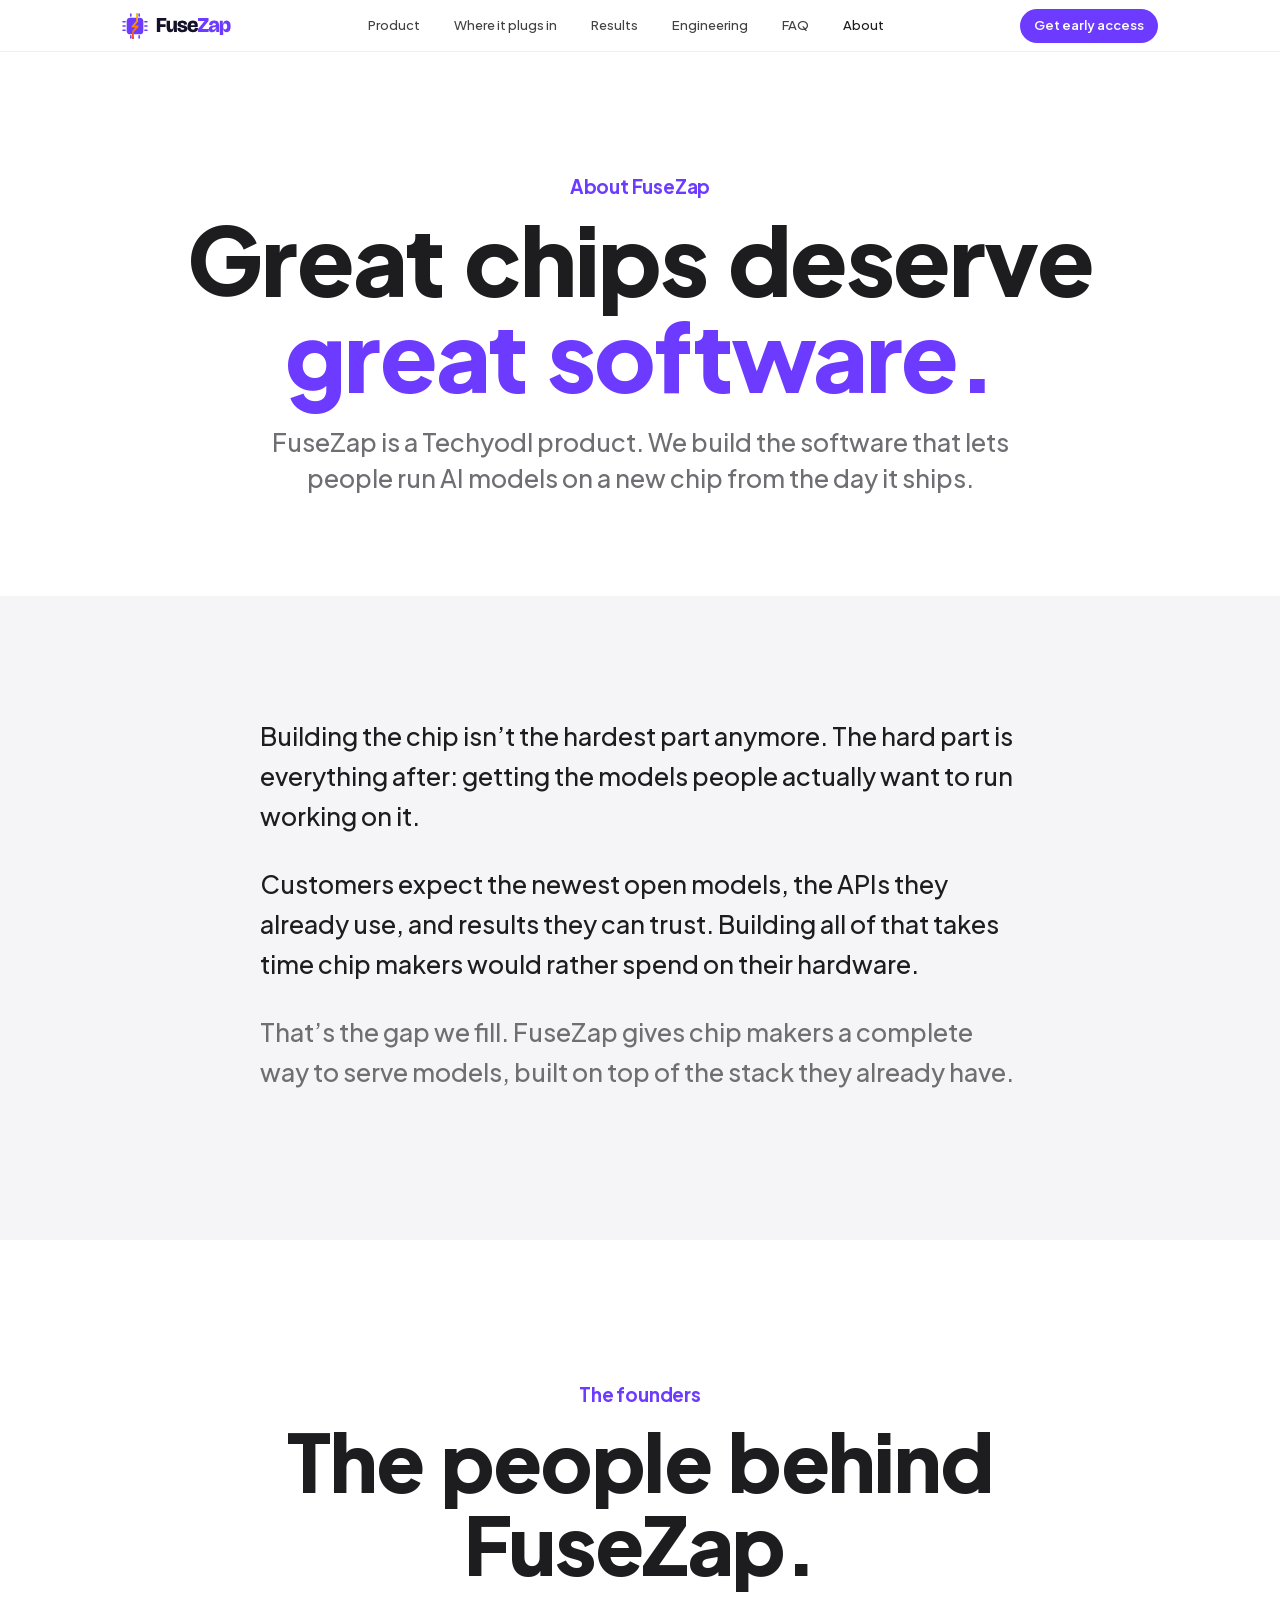
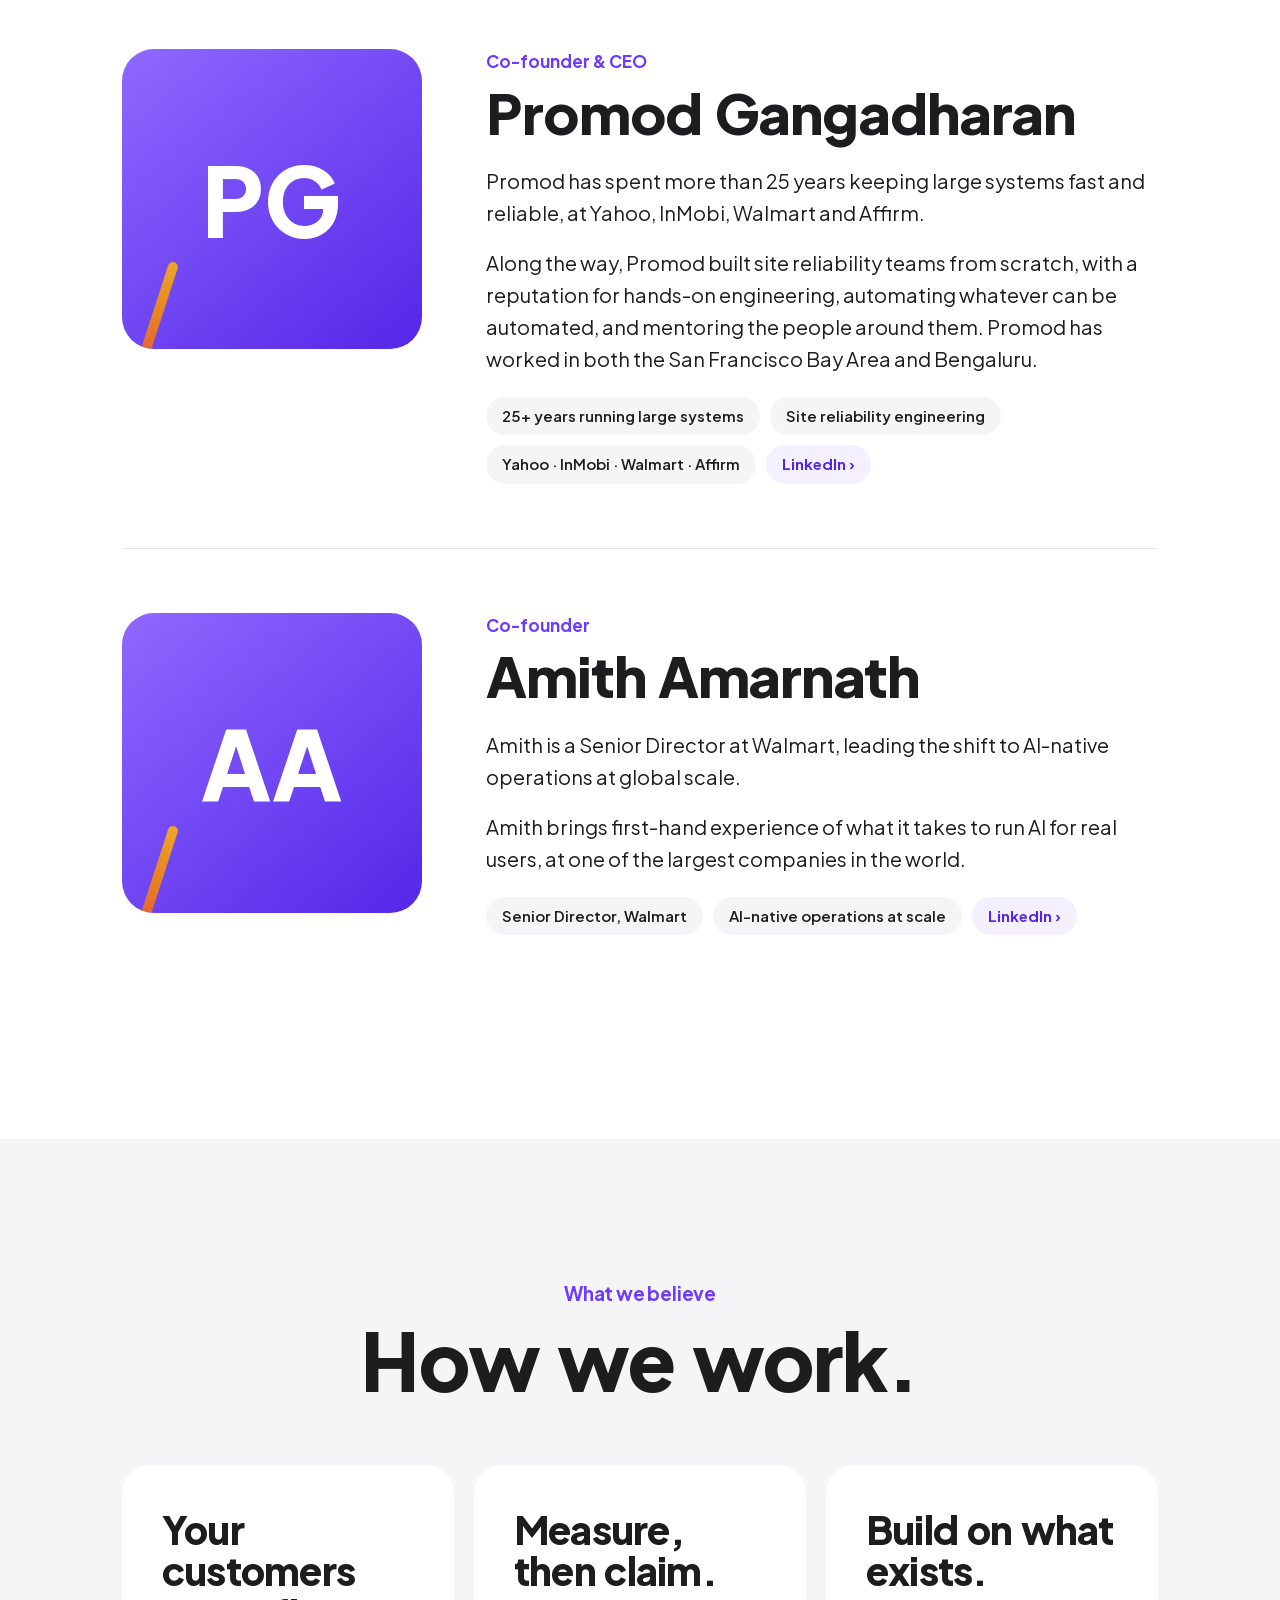
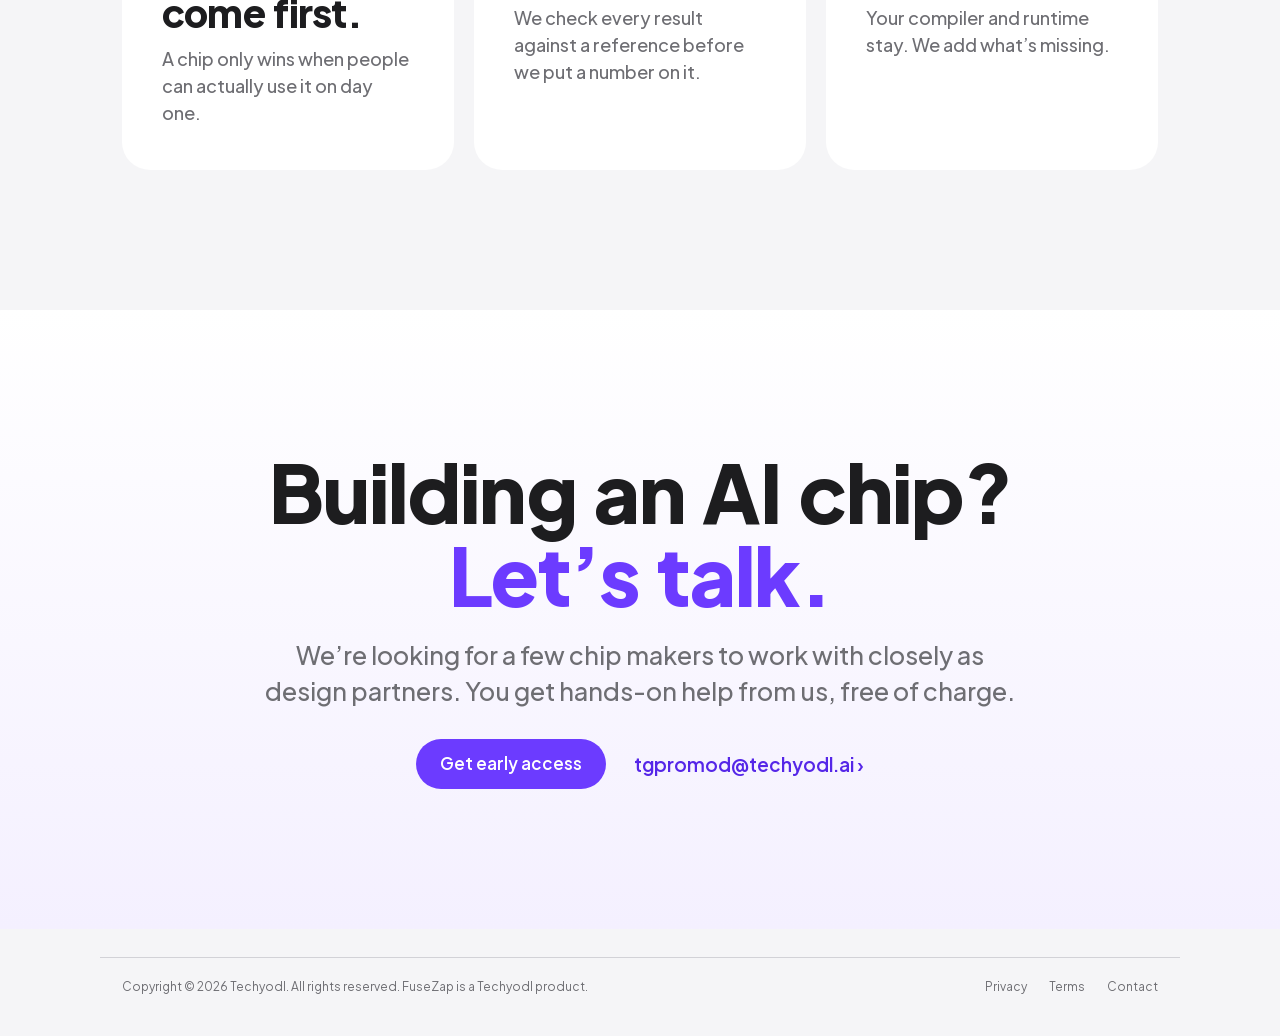
==== about.html @ b20e33bb "Draft: precise plug-in boundary, engineering terms, honest results with full quant table, engineerin" ====
<!doctype html>
<html lang="en">
<head>
<meta charset="utf-8">
<meta name="viewport" content="width=device-width, initial-scale=1">
<title>About FuseZap — The team behind fast AI inference on any chip</title>
<meta name="description" content="FuseZap is a Techyodl product. Meet the founders building the software layer that makes new AI chips ready for today’s language models.">
<meta name="theme-color" content="#FFFFFF">
<meta property="og:type" content="website">
<meta property="og:title" content="About FuseZap">
<meta property="og:description" content="Meet the founders building fast AI inference on any chip.">
<meta property="og:url" content="https://fusezap.ai/about.html">
<meta property="og:image" content="https://fusezap.ai/og.png">
<meta name="twitter:card" content="summary_large_image">
<link rel="icon" href="/favicon.svg" type="image/svg+xml">
<link rel="icon" href="/favicon.ico" sizes="any">
<link rel="apple-touch-icon" href="/apple-touch-icon.png">
<link rel="preload" href="fonts/plus-jakarta-sans-latin.woff2" as="font" type="font/woff2" crossorigin>
<link rel="stylesheet" href="styles.css?v=202610190900">
</head>
<body>

<svg width="0" height="0" style="position:absolute" aria-hidden="true">
  <defs>
    <linearGradient id="fzFire" gradientUnits="userSpaceOnUse" x1="0" y1="4" x2="0" y2="96"><stop offset="0" stop-color="#FFB703"/><stop offset=".5" stop-color="#FB8500"/><stop offset="1" stop-color="#F4442E"/></linearGradient>
    <symbol id="fz-mark" viewBox="0 0 100 100">
      <rect x="18" y="18" width="64" height="64" rx="14" fill="#6C3BFF"/>
      <path d="M34 4 L34 12 M66 4 L66 12 M34 88 L34 96 M66 88 L66 96 M4 34 L12 34 M4 50 L12 50 M4 66 L12 66 M88 34 L96 34 M88 50 L96 50 M88 66 L96 66" stroke="#6C3BFF" stroke-width="6" stroke-linecap="round" fill="none"/>
      <path d="M58 4 L58 32 L40 52 L60 52 L42 72 L42 96" fill="none" stroke="url(#fzFire)" stroke-width="7" stroke-linecap="round" stroke-linejoin="round"/>
      <circle cx="58" cy="4" r="4" fill="#FFB703"/><circle cx="42" cy="96" r="4" fill="#F4442E"/>
    </symbol>
  </defs>
</svg>

<nav>
  <div class="wrap">
    <a class="brand" href="index.html"><svg aria-hidden="true"><use href="#fz-mark"/></svg><img src="wordmark.svg" alt="FuseZap" width="75" height="17"></a>
    <div class="menu" id="menu"><a href="index.html#product">Product</a><a href="index.html#fit">Where it plugs in</a><a href="index.html#proof">Results</a><a href="engineering.html">Engineering</a><a href="index.html#faq">FAQ</a><a href="about.html" aria-current="page" style="color:#1D1D1F">About</a><a class="menu-cta" href="#access">Get early access</a></div>
    <a class="pill" href="#access">Get early access</a>
    <button class="menu-btn" aria-label="Open menu" aria-expanded="false" aria-controls="menu"><span></span><span></span></button>
  </div>
</nav>

<header class="about-hero center">
  <div class="wrap">
    <p class="kicker reveal">About FuseZap</p>
    <h1 class="reveal d1">Great chips deserve<br><span>great software.</span></h1>
    <p class="sub reveal d2">FuseZap is a Techyodl product. We build the software that lets people run AI models on a new chip from the day it ships.</p>
  </div>
</header>

<section class="alt" style="padding: 120px 0">
  <div class="wrap">
    <div class="story">
      <p class="reveal">Building the chip isn’t the hardest part anymore. The hard part is everything after: getting the models people actually want to run working on it.</p>
      <p class="reveal">Customers expect the newest open models, the APIs they already use, and results they can trust. Building all of that takes time chip makers would rather spend on their hardware.</p>
      <p class="reveal dim">That’s the gap we fill. FuseZap gives chip makers a complete way to serve models, built on top of the stack they already have.</p>
    </div>
  </div>
</section>

<section id="founders">
  <div class="wrap">
    <div class="center">
      <p class="kicker reveal">The founders</p>
      <h2 class="headline reveal d1">The people behind FuseZap.</h2>
    </div>

    <article class="founder" id="promod">
      <div class="portrait reveal" aria-hidden="true">PG</div>
      <div class="reveal d1">
        <p class="role">Co-founder &amp; CEO</p>
        <h2>Promod Gangadharan</h2>
        <div class="bio">
          <p>Promod has spent more than 25 years keeping large systems fast and reliable, at Yahoo, InMobi, Walmart and Affirm.</p>
          <p>Along the way, Promod built site reliability teams from scratch, with a reputation for hands-on engineering, automating whatever can be automated, and mentoring the people around them. Promod has worked in both the San Francisco Bay Area and Bengaluru.</p>
        </div>
        <div class="facts"><span>25+ years running large systems</span><span>Site reliability engineering</span><span>Yahoo · InMobi · Walmart · Affirm</span><a href="https://www.linkedin.com/in/promodk" target="_blank" rel="noopener">LinkedIn ›</a></div>
      </div>
    </article>

    <article class="founder" id="amith">
      <div class="portrait reveal" aria-hidden="true">AA</div>
      <div class="reveal d1">
        <p class="role">Co-founder</p>
        <h2>Amith Amarnath</h2>
        <div class="bio">
          <p>Amith is a Senior Director at Walmart, leading the shift to AI-native operations at global scale.</p>
          <p>Amith brings first-hand experience of what it takes to run AI for real users, at one of the largest companies in the world.</p>
        </div>
        <div class="facts"><span>Senior Director, Walmart</span><span>AI-native operations at scale</span><a href="https://www.linkedin.com/in/amiamth" target="_blank" rel="noopener">LinkedIn ›</a></div>
      </div>
    </article>
  </div>
</section>

<section class="alt">
  <div class="wrap center">
    <p class="kicker reveal">What we believe</p>
    <h2 class="headline reveal d1">How we work.</h2>
    <div class="values">
      <div class="tile reveal"><div><h3>Your customers come first.</h3><p>A chip only wins when people can actually use it on day one.</p></div></div>
      <div class="tile reveal d1"><div><h3>Measure, then claim.</h3><p>We check every result against a reference before we put a number on it.</p></div></div>
      <div class="tile reveal d2"><div><h3>Build on what exists.</h3><p>Your compiler and runtime stay. We add what’s missing.</p></div></div>
    </div>
  </div>
</section>

<section class="cta center" id="access">
  <div class="wrap">
    <h2 class="headline reveal">Building an AI chip?<br><span>Let’s talk.</span></h2>
    <p class="sub reveal d1">We’re looking for a few chip makers to work with closely as design partners. You get hands-on help from us, free of charge.</p>
    <div class="links reveal d2">
      <a class="pill" href="mailto:tgpromod@techyodl.ai?subject=FuseZap%20early%20access">Get early access</a>
      <a class="more" href="mailto:tgpromod@techyodl.ai">tgpromod@techyodl.ai ›</a>
    </div>
  </div>
</section>

<footer>
  <div class="wrap">
    <span>Copyright © 2026 Techyodl. All rights reserved. FuseZap is a Techyodl product.</span>
    <div class="legal-links"><a href="privacy.html">Privacy</a><a href="terms.html">Terms</a><a href="mailto:tgpromod@techyodl.ai">Contact</a></div>
  </div>
</footer>

<script>
(() => {
  const nav = document.querySelector('nav'), btn = nav.querySelector('.menu-btn');
  btn.addEventListener('click', () => { const o = nav.classList.toggle('open'); btn.setAttribute('aria-expanded', o); btn.setAttribute('aria-label', o ? 'Close menu' : 'Open menu'); });
  nav.querySelectorAll('.menu a').forEach(a => a.addEventListener('click', () => { nav.classList.remove('open'); btn.setAttribute('aria-expanded', false); }));
  const io = new IntersectionObserver((es) => es.forEach(e => { if (e.isIntersecting) { e.target.classList.add('in'); io.unobserve(e.target); } }), { threshold: 0.15 });
  document.querySelectorAll('.reveal').forEach(el => io.observe(el));
})();
</script>
</body>
</html>
---- styles.css ----
@font-face { font-family: 'Plus Jakarta Sans'; font-style: normal; font-weight: 400 800; font-display: swap; src: url(fonts/plus-jakarta-sans-latin.woff2) format('woff2'); }
@font-face { font-family: 'JetBrains Mono'; font-style: normal; font-weight: 400 500; font-display: swap; src: url(fonts/jetbrains-mono-latin.woff2) format('woff2'); }
:root {
    --violet: #6C3BFF; --violet-d: #5526E8; --violet-50: #F4F0FF; --violet-100: #E7DEFF;
    --ink: #14112A; --text: #1D1D1F; --grey: #6E6E73; --line: #E3E3E8;
    --alt: #F5F5F7; --white: #FFFFFF;
    --font: 'Plus Jakarta Sans', -apple-system, 'Segoe UI', sans-serif;
    --mono: 'JetBrains Mono', ui-monospace, monospace;
  }
  * { box-sizing: border-box; }
  html { scroll-behavior: smooth; }
  body { margin: 0; font-family: var(--font); color: var(--text); background: var(--white); -webkit-font-smoothing: antialiased; font-size: 17px; line-height: 1.5; }
  a { color: inherit; text-decoration: none; }
  .wrap { max-width: 1080px; margin: 0 auto; padding: 0 22px; }
  .center { text-align: center; }
  h1, h2, h3 { margin: 0; font-weight: 800; letter-spacing: -0.02em; word-spacing: 0.06em; color: var(--text); }
  .headline { font-size: clamp(40px, 6.4vw, 80px); line-height: 1.04; }
  .sub { font-size: clamp(18px, 2vw, 25px); line-height: 1.45; color: var(--grey); font-weight: 500; letter-spacing: 0; max-width: 760px; margin: 20px auto 0; }
  .kicker { font-size: 19px; font-weight: 700; color: var(--violet); margin: 0 0 10px; letter-spacing: -0.01em; }
  .links { display: flex; justify-content: center; align-items: center; gap: 28px; margin-top: 30px; flex-wrap: wrap; }
  .pill { background: var(--violet); color: var(--white); font-weight: 600; font-size: 17px; padding: 12px 24px; border-radius: 999px; transition: background .2s ease; }
  .pill:hover { background: var(--violet-d); }
  .more { color: var(--violet-d); font-weight: 600; font-size: 19px; }
  .more:hover { text-decoration: underline; }
  section { padding: 140px 0; }
  .alt { background: var(--alt); }

  .reveal { opacity: 0; transform: translateY(36px); transition: opacity .9s cubic-bezier(.2,.7,.2,1), transform .9s cubic-bezier(.2,.7,.2,1); }
  .reveal.in { opacity: 1; transform: none; }
  .d1 { transition-delay: .08s; } .d2 { transition-delay: .16s; } .d3 { transition-delay: .24s; } .d4 { transition-delay: .32s; }

  nav { position: sticky; top: 0; z-index: 20; height: 52px; background: rgba(255,255,255,.78); backdrop-filter: saturate(180%) blur(20px); -webkit-backdrop-filter: saturate(180%) blur(20px); border-bottom: 1px solid rgba(0,0,0,.06); }
  nav .wrap { height: 52px; display: flex; align-items: center; justify-content: space-between; }
  .brand { display: inline-flex; align-items: center; gap: 8px; }
  .brand svg { width: 26px; height: 26px; }
  .brand img { height: 17px; width: auto; display: block; }
  nav .menu { display: flex; gap: 34px; font-size: 13px; color: #424245; font-weight: 500; }
  nav .menu a:hover { color: var(--text); }
  nav .pill { font-size: 13px; padding: 7px 14px; }

  .hero { padding: 92px 0 96px; overflow: hidden; }
  .hero .name { font-size: 22px; font-weight: 700; color: var(--text); margin: 0 0 8px; }
  .hero h1 { font-size: clamp(48px, 8.6vw, 112px); line-height: 1.0; }
  .hero h1 span { color: var(--violet); }
  .hero-visual { position: relative; margin: 72px auto 0; width: min(720px, 92vw); aspect-ratio: 16 / 10; }
  .hero-visual .glow { position: absolute; inset: 8% 14%; border-radius: 50%; background: radial-gradient(closest-side, rgba(108,59,255,.28), rgba(108,59,255,0)); filter: blur(10px); }
  .hero-visual svg.big { position: absolute; left: 50%; top: 50%; width: 58%; transform: translate(-50%, -46%); overflow: visible; }
  .current { stroke-dasharray: 0.01 10; opacity: .75; animation: current 1.8s linear infinite; filter: drop-shadow(0 0 1.2px rgba(255,214,120,.9)); }
  @keyframes current { to { stroke-dashoffset: -10.01; } }
  .hero-visual .glow { animation: breathe 5s ease-in-out infinite; }
  @keyframes breathe { 0%, 100% { opacity: .75; transform: scale(.97); } 50% { opacity: 1; transform: scale(1.03); } }
  .tag { position: absolute; background: rgba(255,255,255,.9); backdrop-filter: blur(8px); border: 1px solid var(--line); border-radius: 14px; padding: 10px 16px; font-size: 14px; font-weight: 600; color: var(--text); box-shadow: 0 10px 30px -12px rgba(20,17,42,.25); white-space: nowrap; text-align: left; }
  .tag small { display: block; font-weight: 500; color: var(--grey); font-size: 12px; }
  .tag.t1 { left: 0; top: 18%; } .tag.t2 { right: -3%; top: 34%; } .tag.t3 { left: 6%; bottom: 8%; }

  .bento { display: grid; grid-template-columns: repeat(6, 1fr); gap: 20px; margin-top: 64px; }
  .tile { background: var(--white); border-radius: 28px; padding: 44px 40px; overflow: hidden; position: relative; min-height: 300px; display: flex; flex-direction: column; justify-content: space-between; }
  .tile.w3 { grid-column: span 3; } .tile.w2 { grid-column: span 2; } .tile.w4 { grid-column: span 4; }
  .tile h3 { font-size: clamp(28px, 3vw, 40px); line-height: 1.08; }
  .tile p { margin: 12px 0 0; color: var(--grey); font-size: 18px; font-weight: 500; max-width: 420px; }
  .tile .icon { width: 52px; height: 52px; }
  .tile.violet { background: var(--violet); }
  .tile.violet h3 { color: var(--white); } .tile.violet p { color: #E4DCFF; }

  .scrolly { height: 500vh; position: relative; }
  .stage { position: sticky; top: 52px; height: calc(100vh - 52px); height: calc(100svh - 52px); display: flex; align-items: center; overflow: hidden; }
  .stage-grid { display: grid; grid-template-columns: 1fr 1.1fr; gap: 72px; align-items: center; width: 100%; }
  .texts { position: relative; min-height: 360px; }
  .step { position: absolute; inset: 0 0 auto 0; opacity: 0; transform: translateY(32px); transition: opacity .6s ease, transform .6s ease; pointer-events: none; }
  .step.active { opacity: 1; transform: none; }
  .step .num { font-size: 17px; font-weight: 700; color: var(--violet); margin: 0 0 12px; }
  .step h3 { font-size: clamp(38px, 5vw, 64px); line-height: 1.04; margin: 0 0 18px; }
  .step p { font-size: 21px; color: var(--grey); font-weight: 500; margin: 0; max-width: 460px; }
  .progress { position: absolute; left: 0; bottom: -60px; display: flex; gap: 8px; }
  .progress i { width: 26px; height: 4px; border-radius: 4px; background: var(--line); transition: background .3s ease, width .3s ease; }
  .progress i.on { background: var(--violet); width: 42px; }
  .visuals { position: relative; aspect-ratio: 4 / 3; border-radius: 32px; background: var(--alt); }
  .vis { position: absolute; inset: 0; display: grid; place-items: center; padding: 40px; opacity: 0; transform: scale(.95); transition: opacity .6s ease, transform .6s ease; }
  .vis.active { opacity: 1; transform: none; }
  .vis svg { width: 100%; height: 100%; }
  .code { white-space: pre; font-family: var(--mono); font-size: 15px; line-height: 1.8; color: #3A3556; background: var(--white); border-radius: 18px; padding: 26px 30px; box-shadow: 0 30px 60px -28px rgba(20,17,42,.35); }
  .code .k { color: var(--violet-d); } .code .s { color: #0E7C66; } .code .c { color: #9A95B3; }
  .flow { stroke-dasharray: 14 12; animation: dash 1.2s linear infinite; }
  @keyframes dash { to { stroke-dashoffset: -26; } }
  .ctx { display: flex; gap: 10px; align-items: flex-end; width: 100%; }
  .ctx .doc { flex: 1; height: 180px; border-radius: 12px; background-color: var(--white); background-image: repeating-linear-gradient(180deg, transparent 0 16px, #E6E1F7 16px 20px); background-origin: content-box; padding: 18px 12px; }
  .ctx .doc:nth-child(odd) { height: 210px; }
  .ctx .doc:last-child { box-shadow: 0 0 0 2px var(--violet); }
  .bits { width: 100%; display: grid; gap: 22px; }
  .bits div { display: flex; align-items: center; gap: 18px; }
  .bits span { height: 42px; border-radius: 12px; background: var(--violet); display: block; }
  .bits div:nth-child(2) span { background: #8F69FF; } .bits div:nth-child(3) span { background: #B39BFF; }
  .bits b { font-family: var(--mono); font-weight: 500; font-size: 15px; color: var(--grey); white-space: nowrap; }
  .report { width: 100%; max-width: 380px; background: var(--white); border-radius: 20px; padding: 26px 30px; box-shadow: 0 30px 60px -28px rgba(20,17,42,.35); }
  .report p { display: flex; align-items: center; gap: 12px; margin: 0; padding: 13px 0; border-top: 1px solid var(--line); font-size: 16px; font-weight: 600; }
  .report p svg { width: 20px; height: 20px; flex: none; }
  .report .rt { border-top: 0; padding-top: 0; font-size: 12px; letter-spacing: .08em; text-transform: uppercase; color: var(--grey); }

  .stack { margin: 64px auto 0; display: grid; gap: 12px; max-width: 640px; }
  .layer { display: flex; justify-content: space-between; align-items: center; padding: 22px 28px; border-radius: 18px; background: var(--white); font-weight: 700; font-size: 19px; }
  .layer span { font-size: 15px; font-weight: 500; color: var(--grey); }
  .layer.fz { background: var(--violet); color: var(--white); box-shadow: 0 24px 48px -24px rgba(108,59,255,.6); }
  .layer.fz.in { transform: scale(1.03); }
  .layer.fz span { color: #E4DCFF; }

  .people { display: grid; grid-template-columns: repeat(2, minmax(0, 320px)); justify-content: center; gap: 24px; margin-top: 64px; }
  .person { background: var(--alt); border-radius: 28px; padding: 40px 32px; text-align: center; }
  .avatar { width: 96px; height: 96px; border-radius: 50%; margin: 0 auto 20px; display: grid; place-items: center; font-weight: 800; font-size: 32px; color: var(--white); background: linear-gradient(140deg, #8F69FF, var(--violet-d)); }
  .person h3 { font-size: 24px; }
  .person p { margin: 6px 0 0; color: var(--grey); font-weight: 500; }

  .cta { background: linear-gradient(180deg, var(--white), var(--violet-50)); }
  .cta .headline span { color: var(--violet); }

  footer { background: var(--alt); padding: 28px 0 40px; font-size: 12px; color: var(--grey); }
  footer .wrap { display: flex; justify-content: space-between; align-items: center; gap: 16px; flex-wrap: wrap; border-top: 1px solid #D2D2D7; padding-top: 20px; }
  footer a:hover { text-decoration: underline; }

  @media (prefers-reduced-motion: reduce) {
    .reveal { opacity: 1; transform: none; transition: none; }
    .step, .vis, .progress i { transition: none; }
    .flow, .current, .hero-visual .glow { animation: none; }
  }

/* about page */
a.person { display: block; transition: transform .25s ease, box-shadow .25s ease; }
a.person:hover { transform: translateY(-4px); box-shadow: 0 24px 48px -28px rgba(20,17,42,.35); }
.about-hero { padding: 120px 0 100px; }
.about-hero h1 { font-size: clamp(46px, 7.4vw, 96px); line-height: 1.02; }
.about-hero h1 span { color: var(--violet); }
.story { max-width: 760px; margin: 0 auto; font-size: clamp(19px, 2.1vw, 25px); line-height: 1.6; color: var(--text); font-weight: 500; }
.story p { margin: 0 0 28px; }
.story p.dim { color: var(--grey); }
.founder { display: grid; grid-template-columns: 300px 1fr; gap: 64px; align-items: start; padding: 64px 0; border-top: 1px solid var(--line); text-align: left; scroll-margin-top: 80px; }
.founder:first-of-type { border-top: 0; }
.founder .portrait { width: 300px; aspect-ratio: 1; border-radius: 32px; display: grid; place-items: center; font-size: 96px; font-weight: 800; color: var(--white); letter-spacing: 0.01em; background: linear-gradient(140deg, #8F69FF, var(--violet-d)); position: relative; overflow: hidden; }
.founder .portrait::after { content: ""; position: absolute; left: 9%; bottom: -14%; width: 10px; height: 44%; border-radius: 6px; background: linear-gradient(180deg, #FFB703, #FB8500, #F4442E); transform: rotate(18deg); opacity: .85; }
.founder .role { font-size: 17px; font-weight: 700; color: var(--violet); margin: 0 0 8px; }
.founder h2 { font-size: clamp(36px, 4.4vw, 56px); line-height: 1.04; }
.founder .bio { font-size: 20px; line-height: 1.6; color: var(--text); margin: 24px 0 0; }
.founder .bio p { margin: 0 0 18px; }
.founder .todo { background: #FFF6E0; border-radius: 6px; padding: 1px 6px; color: #8A5A00; font-size: 17px; }
.facts { display: flex; flex-wrap: wrap; gap: 10px; margin-top: 22px; }
.facts span { background: var(--alt); border-radius: 999px; padding: 8px 16px; font-size: 15px; font-weight: 600; color: var(--text); }
.facts a { background: var(--violet-50); color: var(--violet-d); border-radius: 999px; padding: 8px 16px; font-size: 15px; font-weight: 700; }
.values { display: grid; grid-template-columns: repeat(3, 1fr); gap: 20px; margin-top: 64px; text-align: left; }
.values .tile { min-height: 240px; }

/* ---------- menu button (tablet and phone) ---------- */
.menu-btn { display: none; width: 40px; height: 40px; border: 0; background: transparent; border-radius: 10px; cursor: pointer; position: relative; }
.menu-btn span { position: absolute; left: 11px; right: 11px; height: 2px; border-radius: 2px; background: var(--text); transition: transform .25s ease, top .25s ease; }
.menu-btn span:nth-child(1) { top: 15px; } .menu-btn span:nth-child(2) { top: 23px; }
nav.open .menu-btn span:nth-child(1) { top: 19px; transform: rotate(45deg); }
nav.open .menu-btn span:nth-child(2) { top: 19px; transform: rotate(-45deg); }

/* ---------- large desktop (1440+) ---------- */
@media (min-width: 1440px) {
  .wrap { max-width: 1200px; }
  section { padding: 160px 0; }
}

/* ---------- laptop (1024–1279) ---------- */
@media (max-width: 1279px) {
  .stage-grid { gap: 48px; }
  .tile { padding: 40px 34px; }
}

/* ---------- tablet, e.g. iPad (768–1023) ---------- */
@media (max-width: 1023px) {
  section { padding: 112px 0; }
  .bento { grid-template-columns: repeat(2, 1fr); }
  .tile.w4, .tile:last-child { grid-column: span 2; }
  .tile.w3, .tile.w2 { grid-column: span 1; }
  .tile { min-height: 260px; }
  .stage-grid { grid-template-columns: 1fr; gap: 28px; }
  .visuals { order: -1; aspect-ratio: 16 / 9; max-height: 46svh; width: 100%; justify-self: center; }
  .texts { min-height: 250px; }
  .progress { bottom: -36px; }
  .step h3 { font-size: clamp(34px, 5.6vw, 52px); }
  .founder { grid-template-columns: 220px 1fr; gap: 40px; }
  .founder .portrait { width: 220px; font-size: 72px; }
  .values { grid-template-columns: 1fr; }
  .tag.t1 { left: -2%; } .tag.t2 { right: -2%; }
}

/* ---------- menu collapses (below 860) ---------- */
@media (max-width: 859px) {
  .menu-btn { display: block; }
  nav .pill { display: none; }
  nav .menu { display: none; position: absolute; top: 52px; left: 0; right: 0; flex-direction: column; gap: 0; background: rgba(255,255,255,.97); backdrop-filter: blur(20px); border-bottom: 1px solid var(--line); padding: 8px 22px 20px; }
  nav .menu a { font-size: 20px; font-weight: 700; color: var(--text); padding: 14px 0; border-bottom: 1px solid var(--line); }
  nav.open .menu { display: flex; }
  .tag { display: none; }
}

/* ---------- phone (below 768) ---------- */
@media (max-width: 767px) {
  body { font-size: 16px; }
  .wrap { padding: 0 20px; }
  section { padding: 84px 0; }
  .hero { padding: 64px 0 64px; }
  .hero h1 { font-size: clamp(40px, 11vw, 56px); }
  .headline { font-size: clamp(32px, 9vw, 44px); }
  .hero-visual { margin-top: 44px; width: 86vw; }
  .bento { grid-template-columns: 1fr; gap: 14px; margin-top: 44px; }
  .tile.w4, .tile.w3, .tile.w2, .tile:last-child { grid-column: auto; }
  .tile { min-height: 0; padding: 30px 26px; gap: 28px; border-radius: 22px; }
  .stage { top: 52px; }
  .visuals { aspect-ratio: 4 / 3; max-height: 34svh; border-radius: 22px; }
  .vis { padding: 20px; }
  .code { font-size: 11px; padding: 16px 18px; }
  .report { padding: 18px 20px; } .report p { font-size: 14px; padding: 9px 0; }
  .bits span { height: 30px; }
  .ctx .doc { height: 110px; } .ctx .doc:nth-child(odd) { height: 130px; }
  .texts { min-height: 240px; }
  .step h3 { font-size: clamp(30px, 8.6vw, 40px); margin-bottom: 12px; }
  .step p { font-size: 17px; }
  .progress { bottom: -24px; }
  .stack { margin-top: 44px; }
  .layer { padding: 16px 18px; font-size: 16px; }
  .layer span { font-size: 13px; }
  .people { grid-template-columns: 1fr; gap: 14px; }
  .founder { grid-template-columns: 1fr; gap: 24px; padding: 48px 0; }
  .founder .portrait { width: 160px; font-size: 52px; border-radius: 24px; }
  .founder .bio { font-size: 17px; }
  .facts span, .facts a { font-size: 13px; padding: 7px 12px; }
  .about-hero { padding: 72px 0 64px; }
  footer .wrap { flex-direction: column; align-items: flex-start; }
}
@media (min-width: 860px) { nav .menu .menu-cta { display: none; } }
#founders, .founder { scroll-margin-top: 72px; }
.founder .bio .edu { font-size: 16px; color: var(--grey); margin: 6px 0 0; padding-top: 16px; border-top: 1px solid var(--line); }
.founder .bio .edu b { color: var(--text); font-weight: 700; margin-right: 10px; }

/* ---------- footer ---------- */
footer .wrap { align-items: center; }
footer nav.legal-links, footer .legal-links { display: flex; gap: 22px; flex-wrap: wrap; position: static; height: auto; background: none; backdrop-filter: none; border: 0; }
footer .legal-links a { color: var(--grey); }
footer .legal-links a:hover { color: var(--text); text-decoration: underline; }

/* ---------- legal pages ---------- */
.legal { padding: 96px 0 120px; }
.legal .wrap { max-width: 760px; }
.legal h1 { font-size: clamp(40px, 6vw, 64px); line-height: 1.05; margin-bottom: 12px; }
.legal .updated { color: var(--grey); font-size: 15px; margin: 0 0 48px; }
.legal h2 { font-size: 24px; margin: 44px 0 12px; letter-spacing: -0.01em; }
.legal p, .legal li { font-size: 17px; line-height: 1.7; color: #3A3A3F; }
.legal ul { padding-left: 22px; }
.legal a { color: var(--violet-d); text-decoration: underline; }
@media (max-width: 767px) { .legal { padding: 64px 0 88px; } }

/* film */
#film { padding-bottom: 120px; }
.film { position: relative; max-width: 1040px; margin: 56px auto 36px; border-radius: 28px; overflow: hidden; background: #F4F0FF; box-shadow: 0 50px 100px -50px rgba(60,30,160,.45); aspect-ratio: 16 / 9; }
.film video { display: block; width: 100%; height: 100%; object-fit: cover; }
.film-ctl { position: absolute; right: 18px; bottom: 18px; display: flex; gap: 10px; }
.film-btn { width: 44px; height: 44px; border-radius: 50%; border: 0; padding: 0; display: grid; place-items: center; background: rgba(20,17,42,.55); color: #fff; cursor: pointer; backdrop-filter: blur(6px); transition: background .2s ease, transform .2s ease; }
.film-btn svg { width: 20px; height: 20px; }
.film-btn:active { transform: scale(.94); }
.film-btn:focus-visible { outline: 3px solid #B9A4FF; outline-offset: 2px; }
.film-btn .i-play, .film-btn.paused .i-pause { display: none; }
.film-btn.paused .i-play { display: block; }
.film-btn:hover { background: rgba(20,17,42,.75); }
@media (max-width: 767px) { #film { padding-bottom: 80px; } .film { border-radius: 18px; margin: 36px auto 28px; } .film-ctl { right: 12px; bottom: 12px; gap: 8px; } .film-btn { width: 38px; height: 38px; } .film-btn svg { width: 17px; height: 17px; } }

/* ---------- pain, proof, journey, faq ---------- */
.pains { display: grid; grid-template-columns: repeat(3, 1fr); gap: 20px; margin-top: 64px; }
.pain { background: var(--white); border-radius: 28px; padding: 40px 36px; display: flex; flex-direction: column; justify-content: space-between; gap: 28px; }
.pain .q { margin: 0; font-size: clamp(22px, 2.2vw, 27px); line-height: 1.3; font-weight: 700; letter-spacing: -0.01em; color: var(--text); }
.pain p { margin: 0; color: var(--grey); font-size: 17px; font-weight: 500; }
.proof { background: var(--ink); color: #F4F1FF; }
.proof .headline { color: #F4F1FF; }
.proof .kicker { color: #FFB703; }
.proof .sub { color: #C9C2E8; }
.stats { display: grid; grid-template-columns: repeat(4, 1fr); gap: 20px; margin-top: 64px; text-align: left; }
.stat { border-top: 3px solid #FFB703; padding-top: 22px; }
.stat b { display: block; font-size: clamp(36px, 4vw, 52px); font-weight: 800; letter-spacing: -0.02em; line-height: 1.05; color: #FFFFFF; }
.stat span { display: block; margin-top: 10px; font-size: 16px; line-height: 1.5; color: #C9C2E8; font-weight: 500; }
.proof .fine { margin: 48px 0 0; font-size: 14px; color: #9A92BF; }
.journey { list-style: none; padding: 0; margin: 64px 0 0; display: grid; grid-template-columns: repeat(4, 1fr); gap: 20px; }
.journey li { background: var(--alt); border-radius: 28px; padding: 36px 30px; }
.journey span { display: grid; place-items: center; width: 40px; height: 40px; border-radius: 50%; background: var(--violet); color: var(--white); font-weight: 800; font-size: 17px; margin-bottom: 24px; }
.journey h3 { font-size: 24px; line-height: 1.15; }
.journey p { margin: 10px 0 0; color: var(--grey); font-size: 17px; font-weight: 500; }
.faq { max-width: 820px; margin: 56px auto 0; }
.faq details { background: var(--white); border-radius: 20px; margin-bottom: 12px; padding: 0 28px; }
.faq summary { cursor: pointer; list-style: none; padding: 24px 36px 24px 0; font-size: 20px; font-weight: 700; position: relative; }
.faq summary::-webkit-details-marker { display: none; }
.faq summary::after { content: "+"; position: absolute; right: 0; top: 50%; transform: translateY(-50%); font-size: 28px; font-weight: 500; color: var(--violet); transition: transform .2s ease; }
.faq details[open] summary::after { transform: translateY(-50%) rotate(45deg); }
.faq summary:focus-visible { outline: 3px solid #B9A4FF; outline-offset: 4px; border-radius: 8px; }
.faq details p { margin: 0; padding: 0 0 26px; color: #4A4A50; font-size: 18px; line-height: 1.6; }
@media (max-width: 1023px) {
  .pains { grid-template-columns: 1fr; }
  .stats { grid-template-columns: repeat(2, 1fr); gap: 36px 24px; }
  .journey { grid-template-columns: repeat(2, 1fr); }
}
@media (max-width: 767px) {
  .pains, .stats, .journey { margin-top: 44px; gap: 14px; }
  .pain, .journey li { padding: 28px 24px; border-radius: 22px; }
  .stats { gap: 28px 18px; }
  .stat span { font-size: 14px; }
  .journey { grid-template-columns: 1fr; }
  .faq details { padding: 0 20px; border-radius: 16px; }
  .faq summary { font-size: 17px; padding: 20px 30px 20px 0; }
  .faq details p { font-size: 16px; }
}

/* ---------- plug-in split, quant table ---------- */
.split { display: grid; grid-template-columns: 1fr 1fr; gap: 20px; max-width: 880px; margin: 40px auto 0; text-align: left; }
.split > div { background: var(--white); border-radius: 24px; padding: 32px 32px 24px; }
.split h3 { font-size: 22px; margin-bottom: 8px; }
.split ul { margin: 0; padding: 0; list-style: none; }
.split li { padding: 12px 0; border-top: 1px solid var(--line); font-size: 16px; line-height: 1.5; color: #3A3A3F; font-weight: 500; }
.split li:first-child { border-top: 0; }
.qtable { max-width: 760px; margin: 64px auto 0; text-align: left; }
.qtable table { width: 100%; border-collapse: collapse; font-size: 16px; }
.qtable caption { caption-side: top; text-align: left; color: #C9C2E8; font-size: 15px; font-weight: 600; padding-bottom: 12px; }
.qtable th { text-align: left; font-weight: 600; color: #9A92BF; font-size: 13px; text-transform: uppercase; letter-spacing: .06em; padding: 10px 12px; border-bottom: 1px solid #3A3354; }
.qtable td { padding: 12px; border-bottom: 1px solid #2A2442; color: #F4F1FF; font-variant-numeric: tabular-nums; }
.qtable td:first-child { font-weight: 700; }
.qtable p { color: #C9C2E8; font-size: 15px; line-height: 1.6; margin: 16px 0 0; }
.proof .fine a { color: #FFB703; text-decoration: underline; }
@media (max-width: 767px) {
  .split { grid-template-columns: 1fr; gap: 14px; }
  .split > div { padding: 24px 22px 16px; border-radius: 20px; }
  .qtable { margin-top: 44px; overflow-x: auto; }
  .qtable table { font-size: 14px; min-width: 460px; }
}

/* ---------- engineering notes ---------- */
.eng ul { margin: 0 0 8px; }
.eng li { margin-bottom: 8px; }
.etable { width: 100%; border-collapse: collapse; margin: 20px 0 8px; font-size: 16px; }
.etable th { text-align: left; font-size: 13px; text-transform: uppercase; letter-spacing: .05em; color: var(--grey); font-weight: 600; padding: 10px 12px; border-bottom: 1px solid var(--line); }
.etable td { padding: 12px; border-bottom: 1px solid var(--line); font-variant-numeric: tabular-nums; color: #3A3A3F; }
@media (max-width: 767px) { .etable { font-size: 14px; display: block; overflow-x: auto; } }
.stat b { font-size: clamp(28px, 2.9vw, 40px); }
@media (max-width: 767px) {
  .stat b { font-size: 26px; }
  .qtable { overflow-x: visible; }
  .qtable table { min-width: 0; font-size: 13px; }
  .qtable th, .qtable td { padding: 10px 6px; }
  .qtable th { font-size: 11px; letter-spacing: .03em; }
}
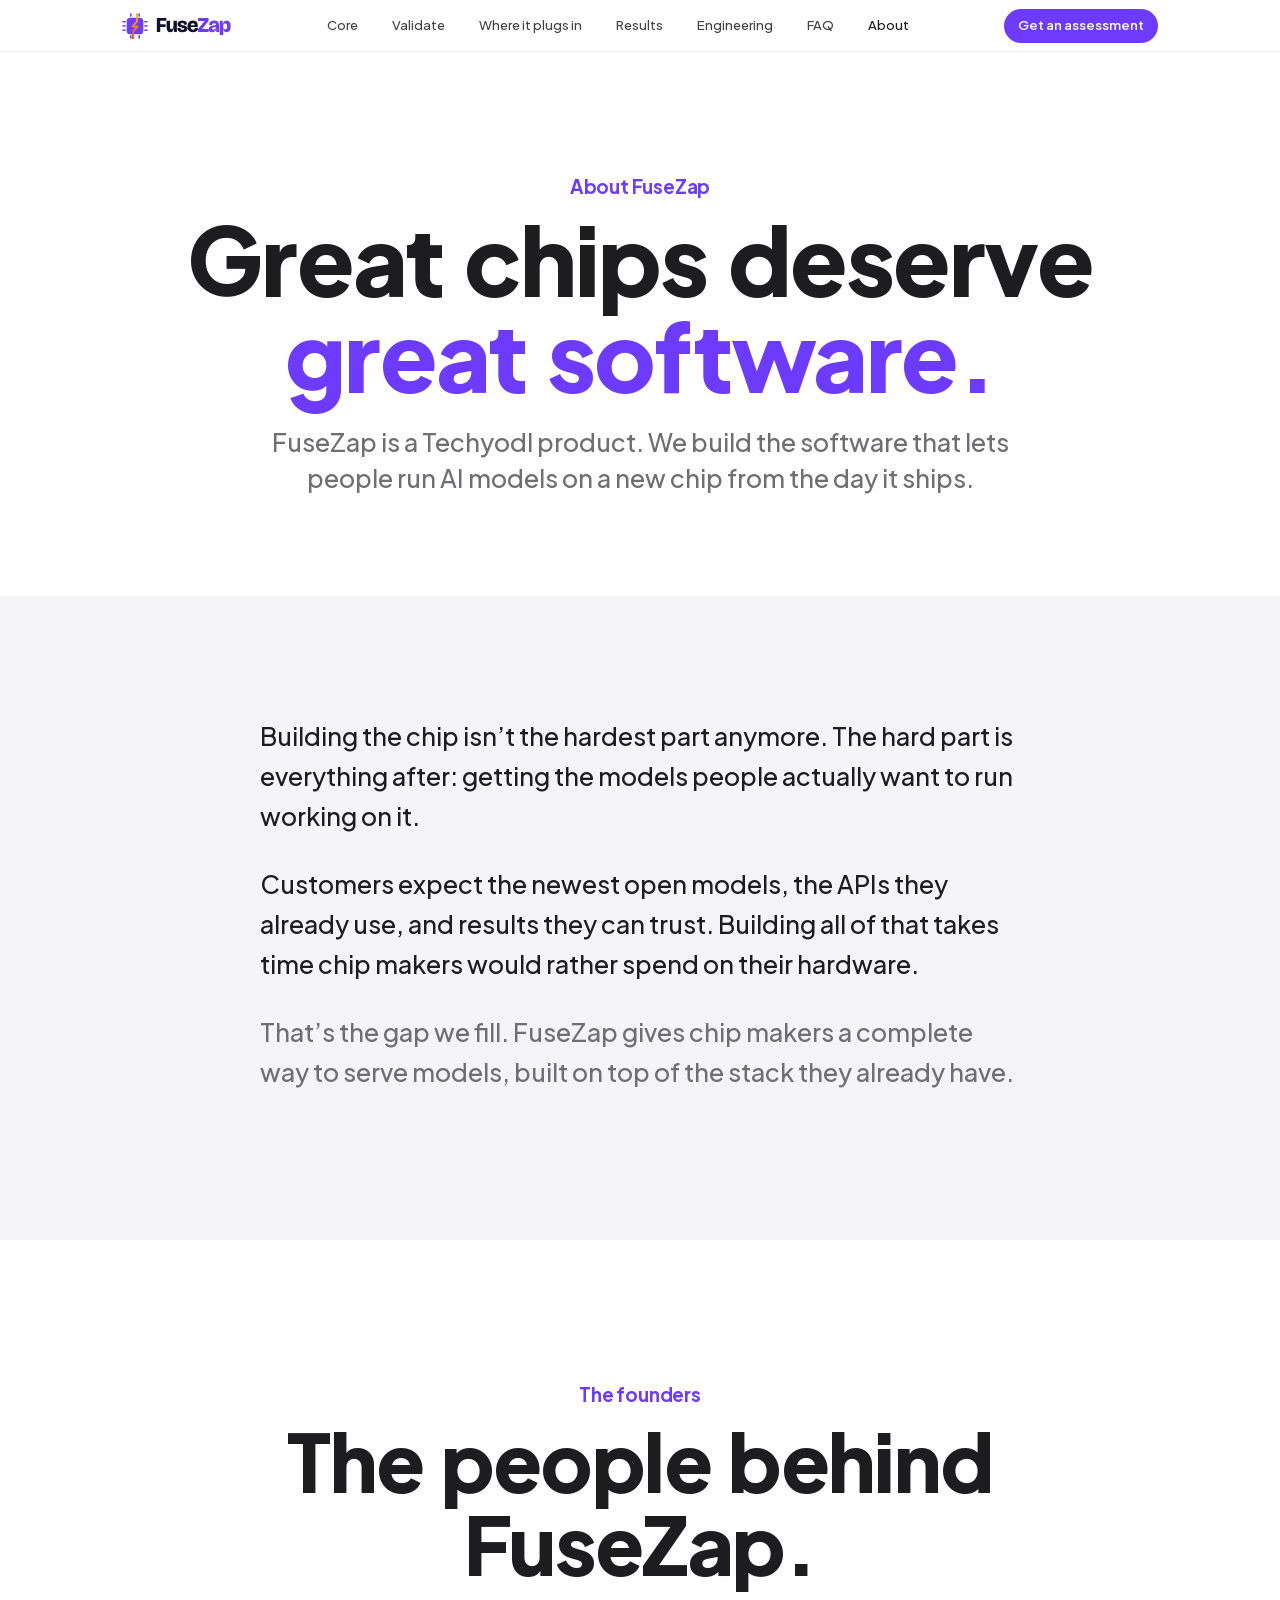
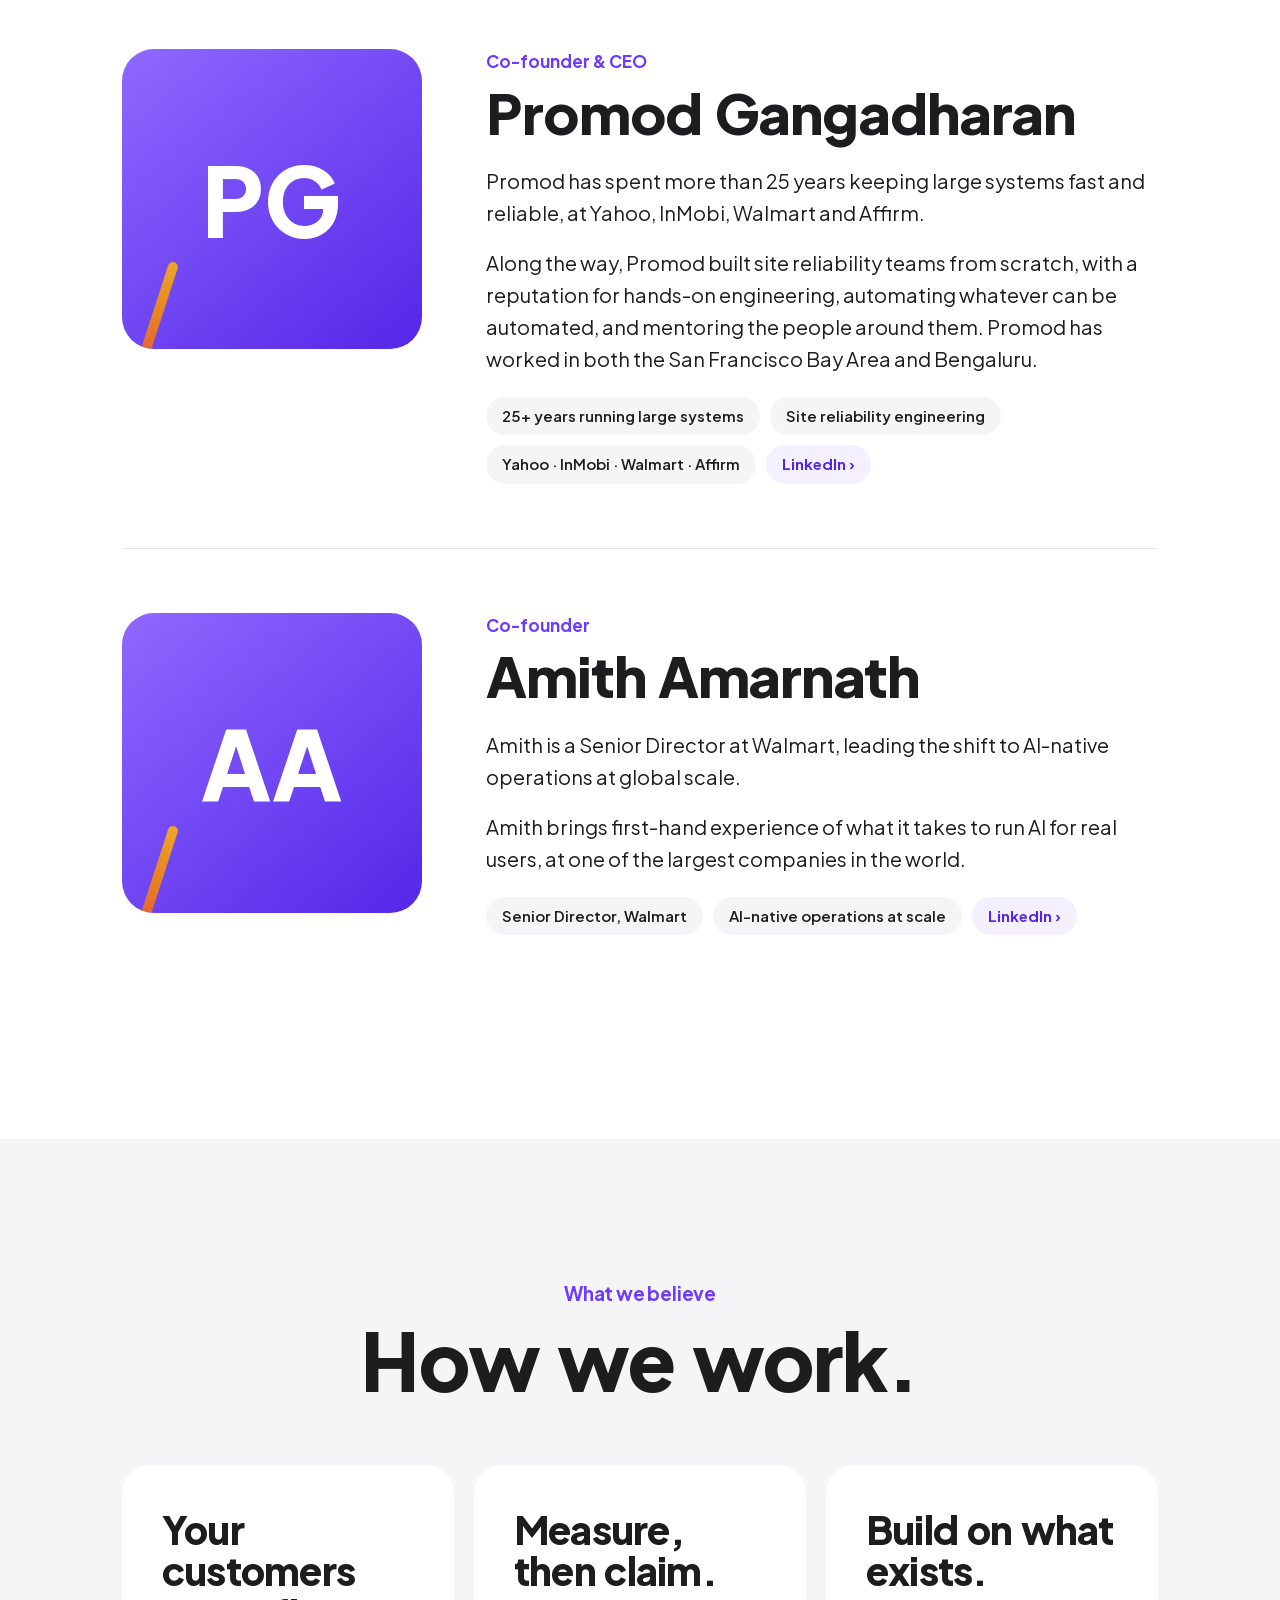
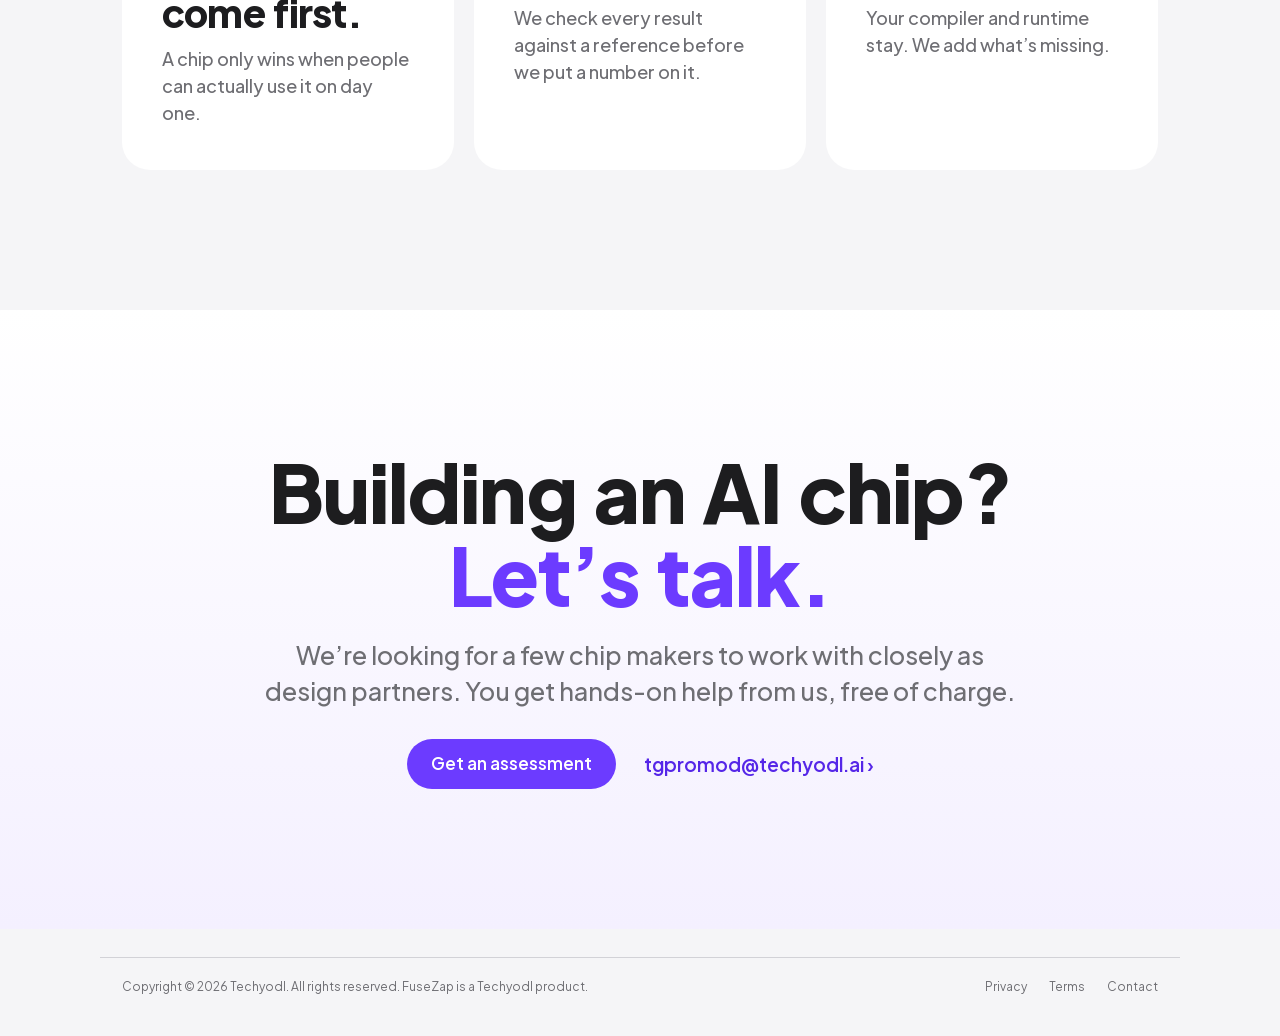
==== commit f80ab013: "Draft: Core + Validate positioning, free compatibility assessment CTA, Validate section, maturity ta" ====
--- a/about.html
+++ b/about.html
@@ -16,7 +16,7 @@
 <link rel="icon" href="/favicon.ico" sizes="any">
 <link rel="apple-touch-icon" href="/apple-touch-icon.png">
 <link rel="preload" href="fonts/plus-jakarta-sans-latin.woff2" as="font" type="font/woff2" crossorigin>
-<link rel="stylesheet" href="styles.css?v=202610190900">
+<link rel="stylesheet" href="styles.css?v=202610191900">
 </head>
 <body>
 
@@ -35,8 +35,8 @@
 <nav>
   <div class="wrap">
     <a class="brand" href="index.html"><svg aria-hidden="true"><use href="#fz-mark"/></svg><img src="wordmark.svg" alt="FuseZap" width="75" height="17"></a>
-    <div class="menu" id="menu"><a href="index.html#product">Product</a><a href="index.html#fit">Where it plugs in</a><a href="index.html#proof">Results</a><a href="engineering.html">Engineering</a><a href="index.html#faq">FAQ</a><a href="about.html" aria-current="page" style="color:#1D1D1F">About</a><a class="menu-cta" href="#access">Get early access</a></div>
-    <a class="pill" href="#access">Get early access</a>
+    <div class="menu" id="menu"><a href="index.html#product">Core</a><a href="index.html#validate">Validate</a><a href="index.html#fit">Where it plugs in</a><a href="index.html#proof">Results</a><a href="engineering.html">Engineering</a><a href="index.html#faq">FAQ</a><a href="about.html" aria-current="page" style="color:#1D1D1F">About</a><a class="menu-cta" href="#access">Get an assessment</a></div>
+    <a class="pill" href="#access">Get an assessment</a>
     <button class="menu-btn" aria-label="Open menu" aria-expanded="false" aria-controls="menu"><span></span><span></span></button>
   </div>
 </nav>
@@ -111,7 +111,7 @@
     <h2 class="headline reveal">Building an AI chip?<br><span>Let’s talk.</span></h2>
     <p class="sub reveal d1">We’re looking for a few chip makers to work with closely as design partners. You get hands-on help from us, free of charge.</p>
     <div class="links reveal d2">
-      <a class="pill" href="mailto:tgpromod@techyodl.ai?subject=FuseZap%20early%20access">Get early access</a>
+      <a class="pill" href="mailto:tgpromod@techyodl.ai?subject=FuseZap%20compatibility%20assessment">Get an assessment</a>
       <a class="more" href="mailto:tgpromod@techyodl.ai">tgpromod@techyodl.ai ›</a>
     </div>
   </div>
--- a/styles.css
+++ b/styles.css
@@ -15,7 +15,7 @@
   .center { text-align: center; }
   h1, h2, h3 { margin: 0; font-weight: 800; letter-spacing: -0.02em; word-spacing: 0.06em; color: var(--text); }
   .headline { font-size: clamp(40px, 6.4vw, 80px); line-height: 1.04; }
-  .sub { font-size: clamp(18px, 2vw, 25px); line-height: 1.45; color: var(--grey); font-weight: 500; letter-spacing: 0; max-width: 760px; margin: 20px auto 0; }
+  .sub { font-size: clamp(18px, 2vw, 25px); line-height: 1.45; color: var(--grey); font-weight: 500; letter-spacing: 0; max-width: 760px; margin: 20px auto 0; text-wrap: pretty; }
   .kicker { font-size: 19px; font-weight: 700; color: var(--violet); margin: 0 0 10px; letter-spacing: -0.01em; }
   .links { display: flex; justify-content: center; align-items: center; gap: 28px; margin-top: 30px; flex-wrap: wrap; }
   .pill { background: var(--violet); color: var(--white); font-weight: 600; font-size: 17px; padding: 12px 24px; border-radius: 999px; transition: background .2s ease; }
@@ -264,10 +264,6 @@
 @media (max-width: 767px) { #film { padding-bottom: 80px; } .film { border-radius: 18px; margin: 36px auto 28px; } .film-ctl { right: 12px; bottom: 12px; gap: 8px; } .film-btn { width: 38px; height: 38px; } .film-btn svg { width: 17px; height: 17px; } }
 
 /* ---------- pain, proof, journey, faq ---------- */
-.pains { display: grid; grid-template-columns: repeat(3, 1fr); gap: 20px; margin-top: 64px; }
-.pain { background: var(--white); border-radius: 28px; padding: 40px 36px; display: flex; flex-direction: column; justify-content: space-between; gap: 28px; }
-.pain .q { margin: 0; font-size: clamp(22px, 2.2vw, 27px); line-height: 1.3; font-weight: 700; letter-spacing: -0.01em; color: var(--text); }
-.pain p { margin: 0; color: var(--grey); font-size: 17px; font-weight: 500; }
 .proof { background: var(--ink); color: #F4F1FF; }
 .proof .headline { color: #F4F1FF; }
 .proof .kicker { color: #FFB703; }
@@ -291,13 +287,12 @@
 .faq summary:focus-visible { outline: 3px solid #B9A4FF; outline-offset: 4px; border-radius: 8px; }
 .faq details p { margin: 0; padding: 0 0 26px; color: #4A4A50; font-size: 18px; line-height: 1.6; }
 @media (max-width: 1023px) {
-  .pains { grid-template-columns: 1fr; }
   .stats { grid-template-columns: repeat(2, 1fr); gap: 36px 24px; }
   .journey { grid-template-columns: repeat(2, 1fr); }
 }
 @media (max-width: 767px) {
-  .pains, .stats, .journey { margin-top: 44px; gap: 14px; }
-  .pain, .journey li { padding: 28px 24px; border-radius: 22px; }
+  .stats, .journey { margin-top: 44px; gap: 14px; }
+  .journey li { padding: 28px 24px; border-radius: 22px; }
   .stats { gap: 28px 18px; }
   .stat span { font-size: 14px; }
   .journey { grid-template-columns: 1fr; }
@@ -343,3 +338,50 @@
   .qtable th, .qtable td { padding: 10px 6px; }
   .qtable th { font-size: 11px; letter-spacing: .03em; }
 }
+
+/* ---------- sound familiar: story + thread ---------- */
+.pain-grid { display: grid; grid-template-columns: minmax(0, 1fr) minmax(0, 1.05fr); gap: 72px; align-items: center; }
+.pain-story { text-align: left; }
+.pain-title { font-size: clamp(40px, 5.2vw, 64px); line-height: 1.04; letter-spacing: -0.03em; margin: 0; text-indent: -0.4em; }
+.pain-lede, .pain-body { font-size: 19px; line-height: 1.6; word-spacing: 0.04em; letter-spacing: 0; font-weight: 500; margin: 28px 0 0; color: var(--text); max-width: 480px; text-wrap: pretty; }
+.pain-body { margin-top: 16px; color: var(--grey); }
+.pain-lede em { font-style: normal; color: var(--violet); font-weight: 700; }
+.pain-facts { margin: 40px 0 0; max-width: 480px; border-top: 1px solid var(--line); }
+.pain-facts div { display: grid; grid-template-columns: 112px 1fr; align-items: baseline; gap: 16px; padding: 16px 0; border-bottom: 1px solid var(--line); }
+.pain-facts dt { font-size: 24px; font-weight: 800; letter-spacing: -0.02em; color: var(--text); }
+.pain-facts dd { margin: 0; text-wrap: pretty; font-size: 16px; line-height: 1.5; word-spacing: 0.04em; color: var(--grey); font-weight: 500; }
+.thread { margin: 0; background: var(--white); border: 1px solid var(--line); border-radius: 24px; box-shadow: 0 30px 60px -30px rgba(20,17,42,.22); overflow: hidden; text-align: left; }
+.thread-top { display: flex; align-items: center; gap: 10px; padding: 18px 28px; border-bottom: 1px solid var(--line); font-size: 15px; }
+.thread-top b { font-weight: 700; color: var(--text); }
+.thread-top span:last-child { margin-left: auto; color: var(--grey); font-weight: 500; font-size: 14px; }
+.thread-dot { width: 10px; height: 10px; border-radius: 50%; background: #34C759; }
+.msg { display: grid; grid-template-columns: 40px 1fr; gap: 16px; padding: 22px 28px 0; }
+.msg p { margin: 0; text-wrap: pretty; font-size: 17px; line-height: 1.55; word-spacing: 0.04em; letter-spacing: 0; color: var(--text); font-weight: 500; }
+.msg .who { font-size: 15px; font-weight: 700; margin-bottom: 4px; }
+.msg .who span { font-weight: 500; color: var(--grey); font-size: 13px; margin-left: 8px; }
+.av { width: 40px; height: 40px; border-radius: 12px; display: grid; place-items: center; font-weight: 800; font-size: 16px; color: var(--white); }
+.av-c { background: #0A84FF; } .av-s { background: #FB8500; } .av-k { background: var(--violet); }
+.thread-foot { display: flex; align-items: center; gap: 10px; margin-top: 22px; padding: 16px 28px; border-top: 1px solid var(--line); background: var(--alt); color: var(--grey); font-size: 14px; font-weight: 500; }
+.typing { display: inline-flex; gap: 4px; }
+.typing i { width: 6px; height: 6px; border-radius: 50%; background: var(--grey); opacity: .35; animation: typing 1.2s infinite ease-in-out; }
+.typing i:nth-child(2) { animation-delay: .15s; } .typing i:nth-child(3) { animation-delay: .3s; }
+@keyframes typing { 0%, 60%, 100% { opacity: .35; transform: none; } 30% { opacity: 1; transform: translateY(-3px); } }
+.pain-note { margin-top: 48px; text-align: center; font-size: 16px; color: var(--grey); font-weight: 500; }
+.pain-note a { color: var(--violet); font-weight: 700; text-decoration: none; }
+.pain-note a:hover { text-decoration: underline; }
+@media (prefers-reduced-motion: reduce) { .typing i { animation: none; } }
+@media (max-width: 1023px) {
+  .pain-grid { grid-template-columns: 1fr; gap: 56px; }
+  .pain-lede, .pain-body, .pain-facts { max-width: 640px; }
+}
+@media (max-width: 767px) {
+  .pain-title { text-indent: 0; }
+  .pain-lede, .pain-body { font-size: 17px; }
+  .pain-facts div { grid-template-columns: 88px 1fr; gap: 12px; }
+  .pain-facts dt { font-size: 21px; }
+  .msg { grid-template-columns: 36px 1fr; gap: 12px; padding: 20px 20px 0; }
+  .av { width: 36px; height: 36px; border-radius: 10px; font-size: 15px; }
+  .msg p { font-size: 16px; }
+  .thread-top, .thread-foot { padding-left: 20px; padding-right: 20px; }
+  .pain-note { margin-top: 36px; }
+}
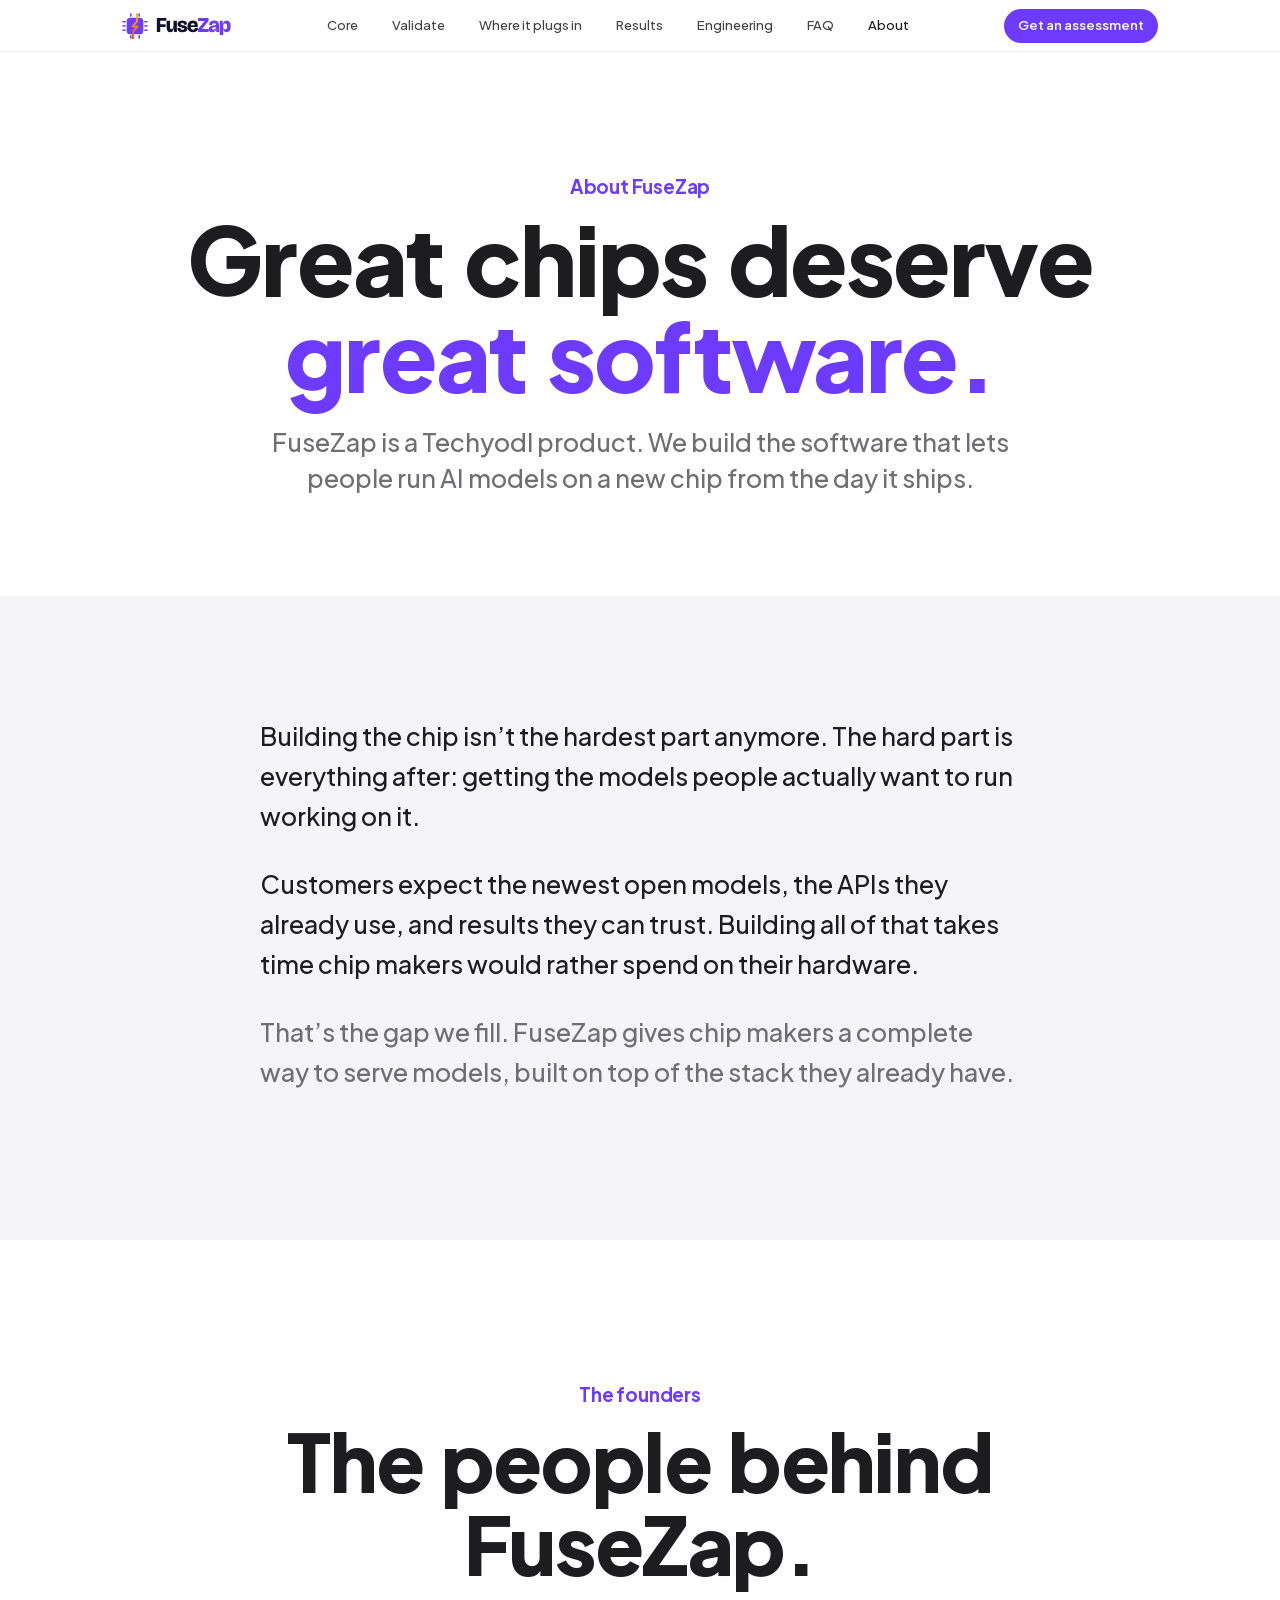
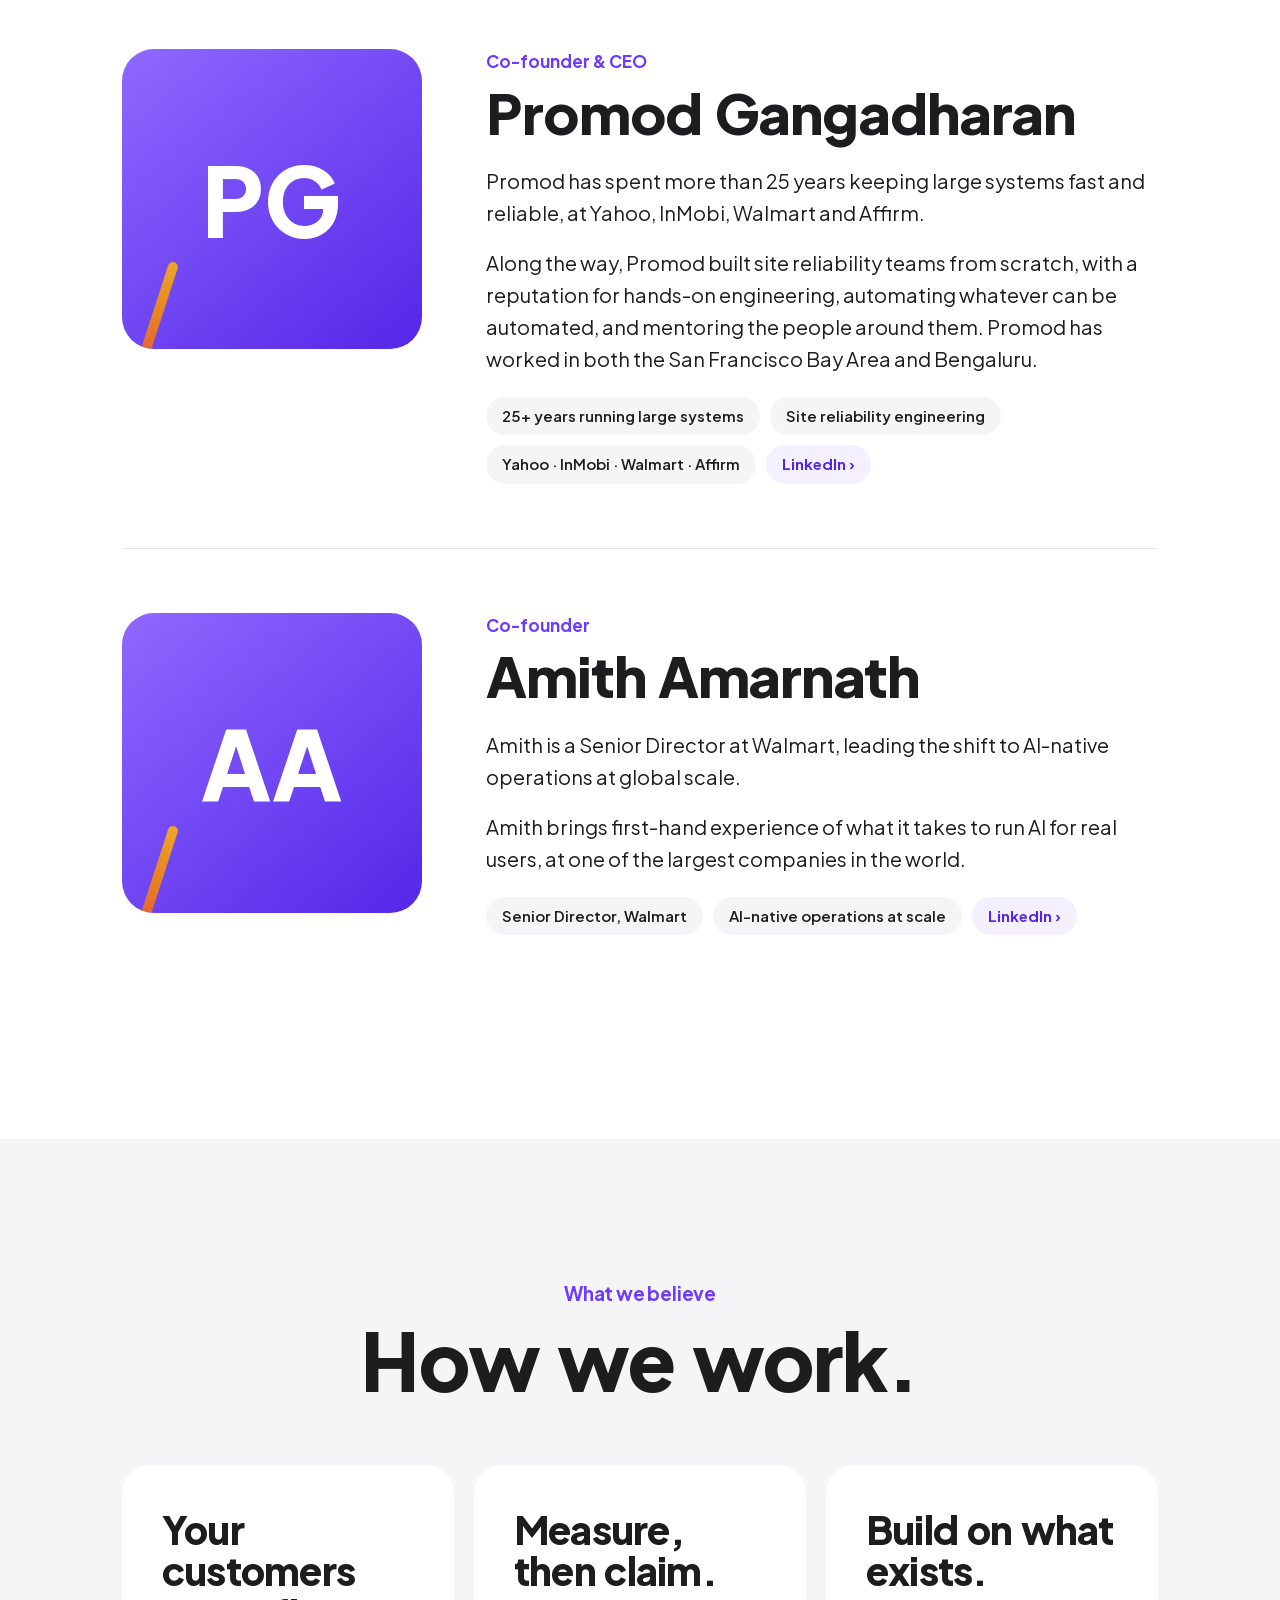
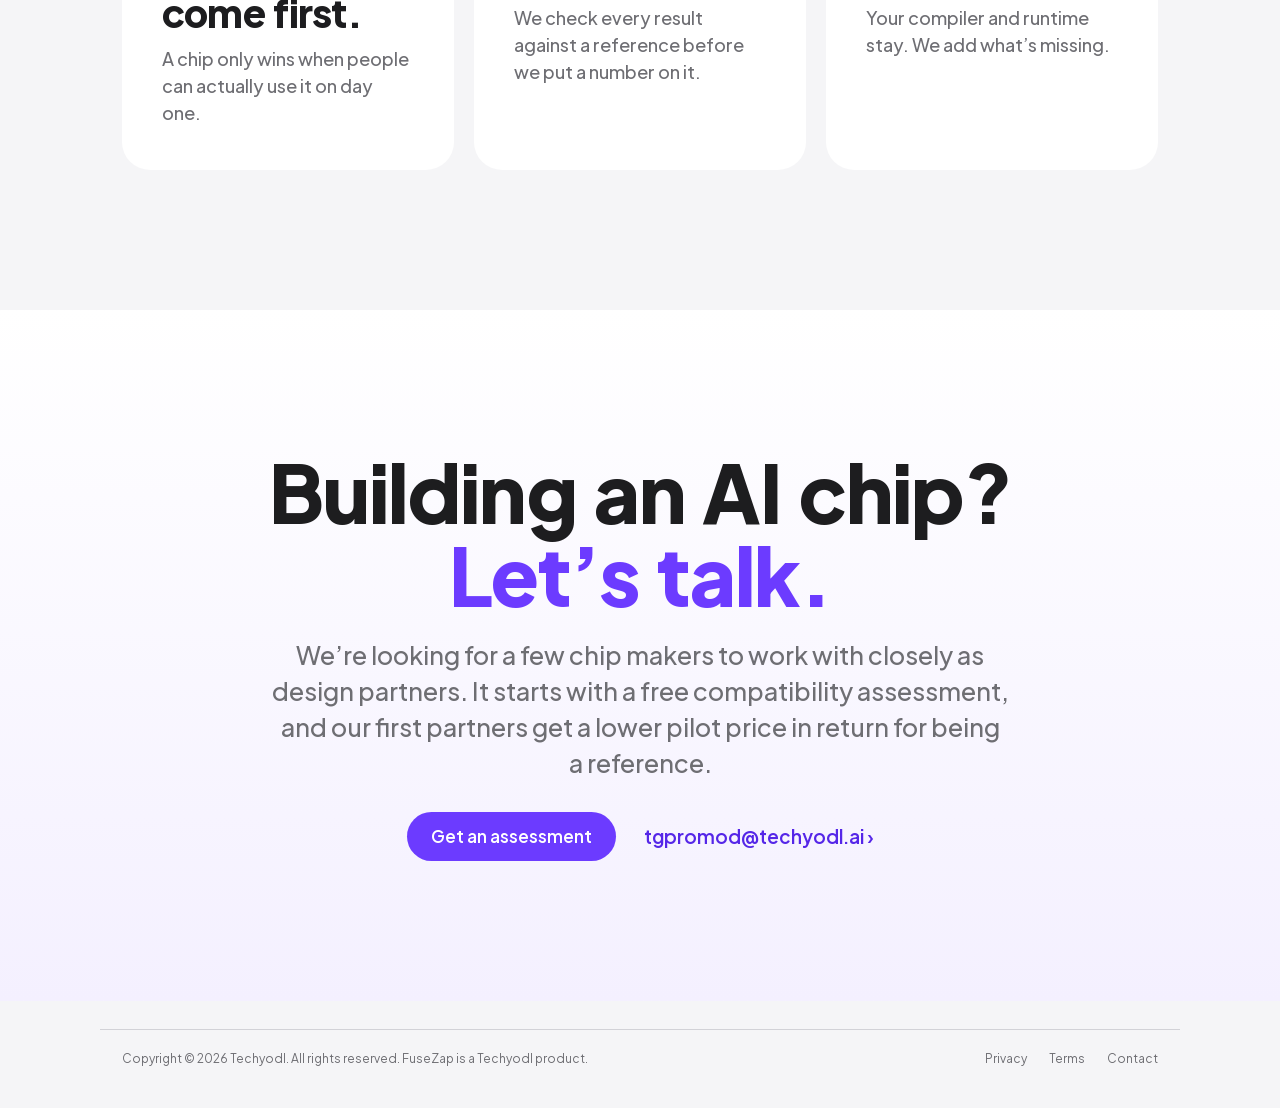
==== commit af145bbb: "About: design partners get a lower pilot price, not free help" ====
--- a/about.html
+++ b/about.html
@@ -3,12 +3,12 @@
 <head>
 <meta charset="utf-8">
 <meta name="viewport" content="width=device-width, initial-scale=1">
-<title>About FuseZap — The team behind fast AI inference on any chip</title>
+<title>About FuseZap — The team helping new chips run AI models</title>
 <meta name="description" content="FuseZap is a Techyodl product. Meet the founders building the software layer that makes new AI chips ready for today’s language models.">
 <meta name="theme-color" content="#FFFFFF">
 <meta property="og:type" content="website">
 <meta property="og:title" content="About FuseZap">
-<meta property="og:description" content="Meet the founders building fast AI inference on any chip.">
+<meta property="og:description" content="Meet the founders helping new chips run AI models.">
 <meta property="og:url" content="https://fusezap.ai/about.html">
 <meta property="og:image" content="https://fusezap.ai/og.png">
 <meta name="twitter:card" content="summary_large_image">
@@ -16,7 +16,7 @@
 <link rel="icon" href="/favicon.ico" sizes="any">
 <link rel="apple-touch-icon" href="/apple-touch-icon.png">
 <link rel="preload" href="fonts/plus-jakarta-sans-latin.woff2" as="font" type="font/woff2" crossorigin>
-<link rel="stylesheet" href="styles.css?v=202610191900">
+<link rel="stylesheet" href="styles.css?v=202610201800">
 </head>
 <body>
 
@@ -35,7 +35,7 @@
 <nav>
   <div class="wrap">
     <a class="brand" href="index.html"><svg aria-hidden="true"><use href="#fz-mark"/></svg><img src="wordmark.svg" alt="FuseZap" width="75" height="17"></a>
-    <div class="menu" id="menu"><a href="index.html#product">Core</a><a href="index.html#validate">Validate</a><a href="index.html#fit">Where it plugs in</a><a href="index.html#proof">Results</a><a href="engineering.html">Engineering</a><a href="index.html#faq">FAQ</a><a href="about.html" aria-current="page" style="color:#1D1D1F">About</a><a class="menu-cta" href="#access">Get an assessment</a></div>
+    <div class="menu" id="menu"><a href="index.html#product">Core</a><a href="index.html#validate">Validate</a><a href="index.html#fit">Where it plugs in</a><a href="index.html#proof">Results</a><a href="engineering.html">Engineering</a><a href="faq.html">FAQ</a><a href="about.html" aria-current="page" style="color:#1D1D1F">About</a><a class="menu-cta" href="#access">Get an assessment</a></div>
     <a class="pill" href="#access">Get an assessment</a>
     <button class="menu-btn" aria-label="Open menu" aria-expanded="false" aria-controls="menu"><span></span><span></span></button>
   </div>
@@ -109,7 +109,7 @@
 <section class="cta center" id="access">
   <div class="wrap">
     <h2 class="headline reveal">Building an AI chip?<br><span>Let’s talk.</span></h2>
-    <p class="sub reveal d1">We’re looking for a few chip makers to work with closely as design partners. You get hands-on help from us, free of charge.</p>
+    <p class="sub reveal d1">We’re looking for a few chip makers to work with closely as design partners. It starts with a free compatibility assessment, and our first partners get a lower pilot price in return for being a reference.</p>
     <div class="links reveal d2">
       <a class="pill" href="mailto:tgpromod@techyodl.ai?subject=FuseZap%20compatibility%20assessment">Get an assessment</a>
       <a class="more" href="mailto:tgpromod@techyodl.ai">tgpromod@techyodl.ai ›</a>
--- a/styles.css
+++ b/styles.css
@@ -385,3 +385,44 @@
   .thread-top, .thread-foot { padding-left: 20px; padding-right: 20px; }
   .pain-note { margin-top: 36px; }
 }
+
+/* ---------- FAQ: homepage "see all" + FAQ page ---------- */
+.faq-more { display: flex; align-items: center; justify-content: space-between; gap: 20px; margin-top: 20px; padding: 22px 28px; border-radius: 20px; background: var(--violet-50); border: 1px solid var(--violet-100); color: var(--text); text-decoration: none; transition: background .2s ease, border-color .2s ease; }
+.faq-more span { display: flex; flex-direction: column; gap: 2px; color: var(--grey); font-size: 15px; font-weight: 500; }
+.faq-more b { color: var(--violet); font-size: 18px; font-weight: 700; }
+.faq-more i { font-style: normal; font-size: 28px; color: var(--violet); transition: transform .2s ease; }
+.faq-more:hover { background: var(--violet-100); border-color: var(--violet); }
+.faq-more:hover i { transform: translateX(4px); }
+.faqpage { padding: 96px 0 120px; background: var(--alt); }
+.faqpage .wrap { max-width: 860px; }
+.faqpage h1 { font-size: clamp(40px, 6vw, 64px); line-height: 1.05; margin: 0 0 18px; }
+.faqpage .intro { font-size: 19px; line-height: 1.6; color: var(--grey); font-weight: 500; max-width: 640px; margin: 0; text-wrap: pretty; }
+.faq-tools { position: sticky; top: 52px; z-index: 5; background: var(--alt); padding: 28px 0 16px; margin-top: 12px; display: flex; flex-direction: column; gap: 14px; }
+.faq-search { display: flex; align-items: center; gap: 12px; background: var(--white); border: 1px solid var(--line); border-radius: 16px; padding: 0 18px; height: 56px; color: var(--grey); }
+.faq-search:focus-within { border-color: var(--violet); box-shadow: 0 0 0 4px var(--violet-50); }
+.faq-search svg { width: 20px; height: 20px; flex: none; }
+.faq-search input { flex: 1; border: 0; outline: 0; background: none; font: inherit; font-size: 17px; color: var(--text); min-width: 0; }
+.faq-chips { display: flex; gap: 8px; flex-wrap: wrap; }
+.faq-chips a { padding: 8px 16px; border-radius: 999px; background: var(--white); border: 1px solid var(--line); color: var(--text); font-size: 15px; font-weight: 600; text-decoration: none; }
+.faq-chips a:hover { border-color: var(--violet); color: var(--violet); }
+.faq-group { scroll-margin-top: 200px; padding-top: 32px; }
+.faq-group h2 { font-size: 28px; letter-spacing: -0.02em; margin: 0; }
+.faq-sub { color: var(--grey); font-size: 16px; font-weight: 500; margin: 6px 0 0; }
+.faq-group .faq { margin: 22px 0 0; max-width: none; }
+.faq details { scroll-margin-top: 220px; }
+.faq-none { margin: 40px 0 0; font-size: 18px; color: var(--grey); font-weight: 500; }
+.faq-ask { margin-top: 48px; padding: 40px; border-radius: 28px; background: var(--ink); color: #F4F1FF; }
+.faq-ask h2 { font-size: 28px; margin: 0 0 10px; color: #FFFFFF; letter-spacing: -0.02em; }
+.faq-ask p { margin: 0 0 24px; color: #C9C2E8; font-size: 17px; line-height: 1.6; max-width: 560px; }
+@media (max-width: 767px) {
+  .faqpage { padding: 56px 0 80px; }
+  .faq-tools { position: static; padding: 20px 0 4px; }
+  .faq-group, .faq details { scroll-margin-top: 72px; }
+  .faq-chips a { padding: 7px 13px; font-size: 14px; }
+  .faq-more { padding: 18px 20px; border-radius: 16px; }
+  .faq-ask { padding: 28px 24px; border-radius: 22px; }
+}
+
+#vllm .split { text-align: left; margin-top: 48px; }
+#vllm .vnote { max-width: 760px; margin: 40px auto 0; color: var(--grey); font-size: 16px; line-height: 1.6; }
+#vllm .vnote a { color: var(--violet-d); font-weight: 600; }
